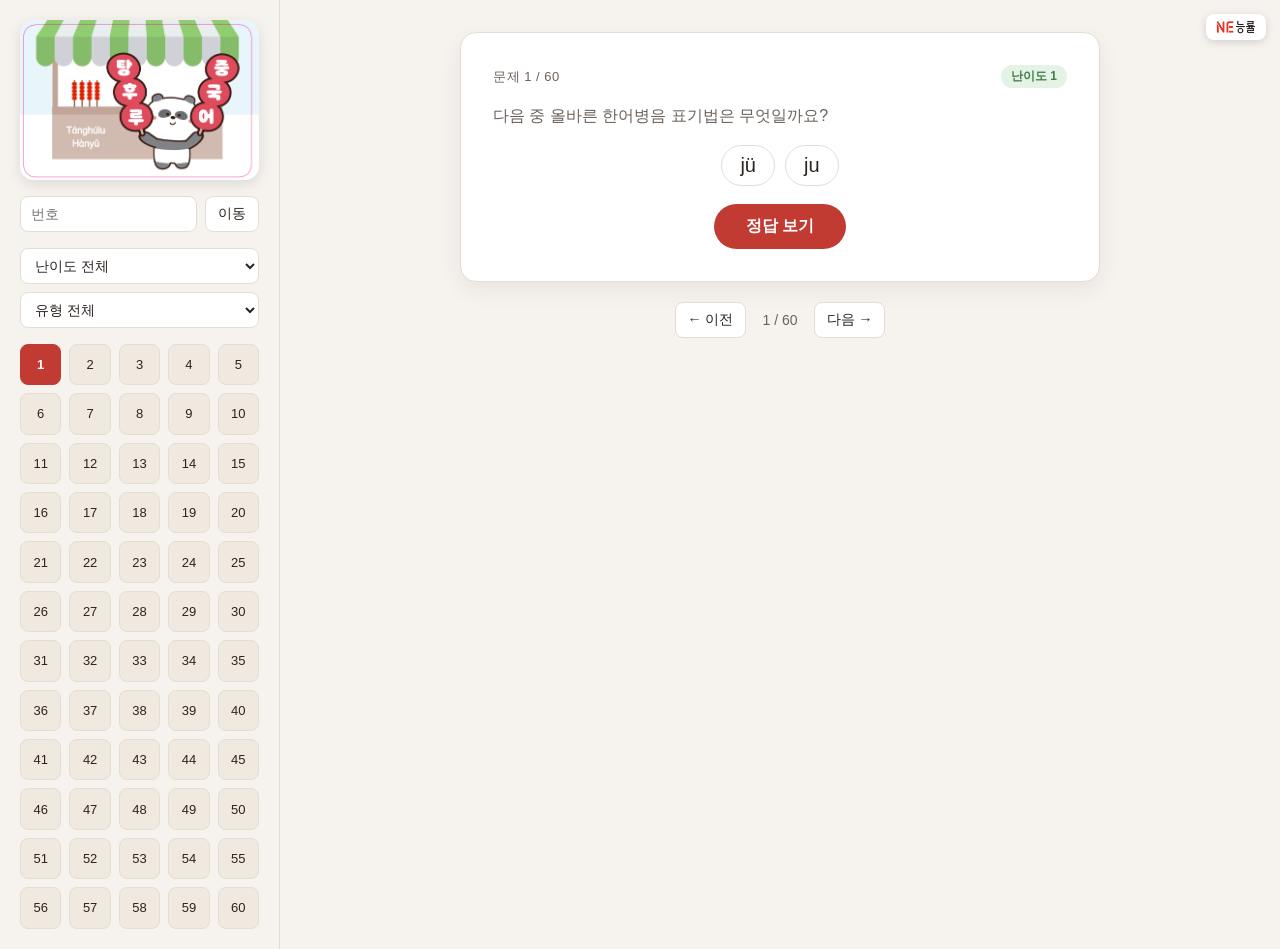
==== index.html @ dd728af1 "Initial commit: 탕후루 중국어 정답 확인 웹앱" ====
<!DOCTYPE html>
<html lang="ko">
<head>
<meta charset="UTF-8">
<meta name="viewport" content="width=device-width, initial-scale=1.0">
<title>탕후루 중국어 - 정답 확인</title>
<link rel="icon" type="image/png" href="mascot.png">
<link rel="manifest" href="manifest.json">
<link rel="stylesheet" href="style.css">
</head>
<body>
<img src="logo.png" alt="NE능률" class="brand-logo">
<div class="app">
  <aside class="sidebar">
    <div class="banner">
      <img src="banner.png" alt="탕후루 중국어">
    </div>

    <div class="jump">
      <input type="number" id="jumpInput" min="1" max="60" placeholder="번호">
      <button id="jumpBtn">이동</button>
    </div>

    <div class="filters" id="filters">
      <select id="diffFilter">
        <option value="all">난이도 전체</option>
        <option value="1">난이도 1</option>
        <option value="2">난이도 2</option>
        <option value="3">난이도 3</option>
      </select>
      <select id="typeFilter">
        <option value="all">유형 전체</option>
        <option value="pinyin">한어병음</option>
        <option value="picture">그림</option>
        <option value="word">단어</option>
        <option value="blank">빈칸</option>
      </select>
    </div>

    <div class="grid" id="grid"></div>
  </aside>

  <main class="main">
    <div class="card" id="card"></div>

    <div class="nav">
      <button id="prevBtn">← 이전</button>
      <span id="posLabel"></span>
      <button id="nextBtn">다음 →</button>
    </div>
  </main>
</div>

<script src="data.js"></script>
<script src="app.js"></script>
<script>
  if ("serviceWorker" in navigator) {
    window.addEventListener("load", () => {
      navigator.serviceWorker.register("service-worker.js");
    });
  }
</script>
</body>
</html>
---- style.css ----
:root {
  --bg: #f6f3ee;
  --panel: #ffffff;
  --ink: #2b2420;
  --ink-soft: #6b615a;
  --line: #e4ddd2;
  --red: #c23b32;
  --red-soft: #f6e3e0;
  --gold: #c9992c;
  --green: #3f7d4a;
  --green-soft: #e5f2e6;
  --grid-btn: #efe9df;
}

@media (prefers-color-scheme: dark) {
  :root {
    --bg: #1c1917;
    --panel: #262220;
    --ink: #f1ece4;
    --ink-soft: #b3a99e;
    --line: #3a352f;
    --red: #e2685f;
    --red-soft: #3a2521;
    --gold: #dcb256;
    --green: #6fbf7a;
    --green-soft: #1f2f22;
    --grid-btn: #2f2a26;
  }
}

* { box-sizing: border-box; }

body {
  margin: 0;
  font-family: "Segoe UI", "Malgun Gothic", sans-serif;
  background: var(--bg);
  color: var(--ink);
}

.brand-logo {
  position: fixed;
  top: 14px;
  right: 14px;
  height: 26px;
  width: auto;
  padding: 6px 10px;
  background: #ffffff;
  border-radius: 8px;
  box-shadow: 0 2px 8px rgba(0, 0, 0, 0.15);
  z-index: 50;
  pointer-events: none;
}

.app {
  display: grid;
  grid-template-columns: 280px 1fr;
  min-height: 100vh;
}

.sidebar {
  border-right: 1px solid var(--line);
  padding: 20px;
  display: flex;
  flex-direction: column;
  gap: 16px;
  overflow-y: auto;
}

.banner {
  border-radius: 14px;
  overflow: hidden;
  box-shadow: 0 4px 14px rgba(0, 0, 0, 0.1);
}

.banner img {
  display: block;
  width: 100%;
}

.jump {
  display: flex;
  gap: 8px;
}

.jump input {
  width: 0;
  flex: 1;
  padding: 8px 10px;
  border: 1px solid var(--line);
  border-radius: 8px;
  background: var(--panel);
  color: var(--ink);
  font-size: 14px;
}

.jump button, .nav button {
  border: 1px solid var(--line);
  background: var(--panel);
  color: var(--ink);
  border-radius: 8px;
  padding: 8px 12px;
  cursor: pointer;
  font-size: 14px;
}

.jump button:hover, .nav button:hover {
  border-color: var(--gold);
}

.filters {
  display: flex;
  flex-direction: column;
  gap: 8px;
}

.filters select {
  width: 100%;
  border: 1px solid var(--line);
  background: var(--panel);
  color: var(--ink);
  border-radius: 8px;
  padding: 8px 10px;
  font-size: 14px;
  cursor: pointer;
}

.filters select:hover {
  border-color: var(--gold);
}

.grid {
  display: grid;
  grid-template-columns: repeat(5, 1fr);
  gap: 8px;
}

.grid button {
  aspect-ratio: 1;
  border: 1px solid var(--line);
  background: var(--grid-btn);
  color: var(--ink);
  border-radius: 8px;
  font-size: 13px;
  cursor: pointer;
}

.grid button:hover {
  border-color: var(--gold);
}

.grid button.current {
  background: var(--red);
  border-color: var(--red);
  color: #fff;
  font-weight: 700;
}

.main {
  padding: 32px;
  display: flex;
  flex-direction: column;
  align-items: center;
  gap: 20px;
}

.card {
  width: 100%;
  max-width: 640px;
  background: var(--panel);
  border: 1px solid var(--line);
  border-radius: 16px;
  padding: 32px;
  box-shadow: 0 8px 24px rgba(0,0,0,0.06);
  display: flex;
  flex-direction: column;
  gap: 18px;
}

.card-head {
  display: flex;
  justify-content: space-between;
  align-items: center;
}

.card-num {
  font-size: 13px;
  color: var(--ink-soft);
  letter-spacing: 0.04em;
}

.badge {
  display: inline-block;
  padding: 3px 10px;
  border-radius: 999px;
  font-size: 12px;
  font-weight: 600;
}
.badge.diff-1 { background: var(--green-soft); color: var(--green); }
.badge.diff-2 { background: #fdf1da; color: var(--gold); }
.badge.diff-3 { background: var(--red-soft); color: var(--red); }

.instruction {
  font-size: 16px;
  color: var(--ink-soft);
}

.prompt {
  font-size: 26px;
  font-weight: 600;
  text-align: center;
  padding: 24px 20px;
  background: var(--bg);
  border-radius: 12px;
  min-height: 60px;
  line-height: 1.5;
  word-break: keep-all;
}

.chips {
  display: flex;
  gap: 10px;
  flex-wrap: wrap;
  justify-content: center;
}

.chip {
  padding: 8px 18px;
  border-radius: 999px;
  border: 1px solid var(--line);
  background: var(--panel);
  font-size: 20px;
}

.chip.correct {
  background: var(--green-soft);
  border-color: var(--green);
  color: var(--green);
  font-weight: 700;
}

.blank-o {
  color: var(--red);
  font-weight: 800;
}

.pic-box {
  width: 100%;
  height: 220px;
  border-radius: 12px;
  overflow: hidden;
  display: flex;
  align-items: center;
  justify-content: center;
  background: var(--grid-btn);
  border: 1px dashed var(--line);
}

.pic-box img {
  width: 100%;
  height: 100%;
  object-fit: contain;
}

.pic-placeholder {
  text-align: center;
  color: var(--ink-soft);
  font-size: 14px;
  line-height: 1.6;
}

.pic-placeholder .icon {
  font-size: 36px;
  display: block;
  margin-bottom: 8px;
}

.reveal-btn {
  align-self: center;
  background: var(--red);
  color: #fff;
  border: none;
  padding: 12px 32px;
  border-radius: 999px;
  font-size: 16px;
  font-weight: 600;
  cursor: pointer;
}

.reveal-btn:hover { opacity: 0.9; }

.answer {
  border-top: 1px solid var(--line);
  padding-top: 18px;
  display: flex;
  flex-direction: column;
  gap: 14px;
  align-items: center;
}

.answer-pinyin {
  font-size: 34px;
  font-weight: 800;
  color: var(--green);
}

.answer-audio {
  display: flex;
  align-items: center;
  gap: 10px;
}

.filled {
  font-size: 18px;
  color: var(--ink-soft);
  text-align: center;
}

.translation {
  font-size: 15px;
  color: var(--ink-soft);
  text-align: center;
  opacity: 0.85;
}

.speak-btn {
  border: 1px solid var(--green);
  background: var(--green-soft);
  color: var(--green);
  border-radius: 999px;
  padding: 6px 16px;
  font-size: 13px;
  cursor: pointer;
}

.speak-btn:hover {
  opacity: 0.85;
}

.answer-speak-btn {
  padding: 10px 24px;
  font-size: 15px;
  font-weight: 600;
}

.explanation {
  font-size: 20px;
  color: var(--ink-soft);
  text-align: center;
  background: var(--bg);
  border-radius: 10px;
  padding: 14px 18px;
  line-height: 1.6;
}

.note {
  font-size: 12px;
  color: var(--gold);
}

.nav {
  display: flex;
  align-items: center;
  gap: 16px;
}

.nav span {
  font-size: 14px;
  color: var(--ink-soft);
}

@media (max-width: 720px) {
  .app { grid-template-columns: 1fr; }
  .sidebar { border-right: none; border-bottom: 1px solid var(--line); padding-top: 44px; }
  .brand-logo { height: 18px; padding: 4px 7px; top: 8px; right: 8px; }

  .filters { flex-direction: row; }
  .filters select { width: auto; flex: 1; min-width: 0; }

  .grid {
    grid-template-columns: repeat(8, 1fr);
    max-height: calc(31.25vw - 14px);
    overflow-y: auto;
    align-content: start;
  }
}
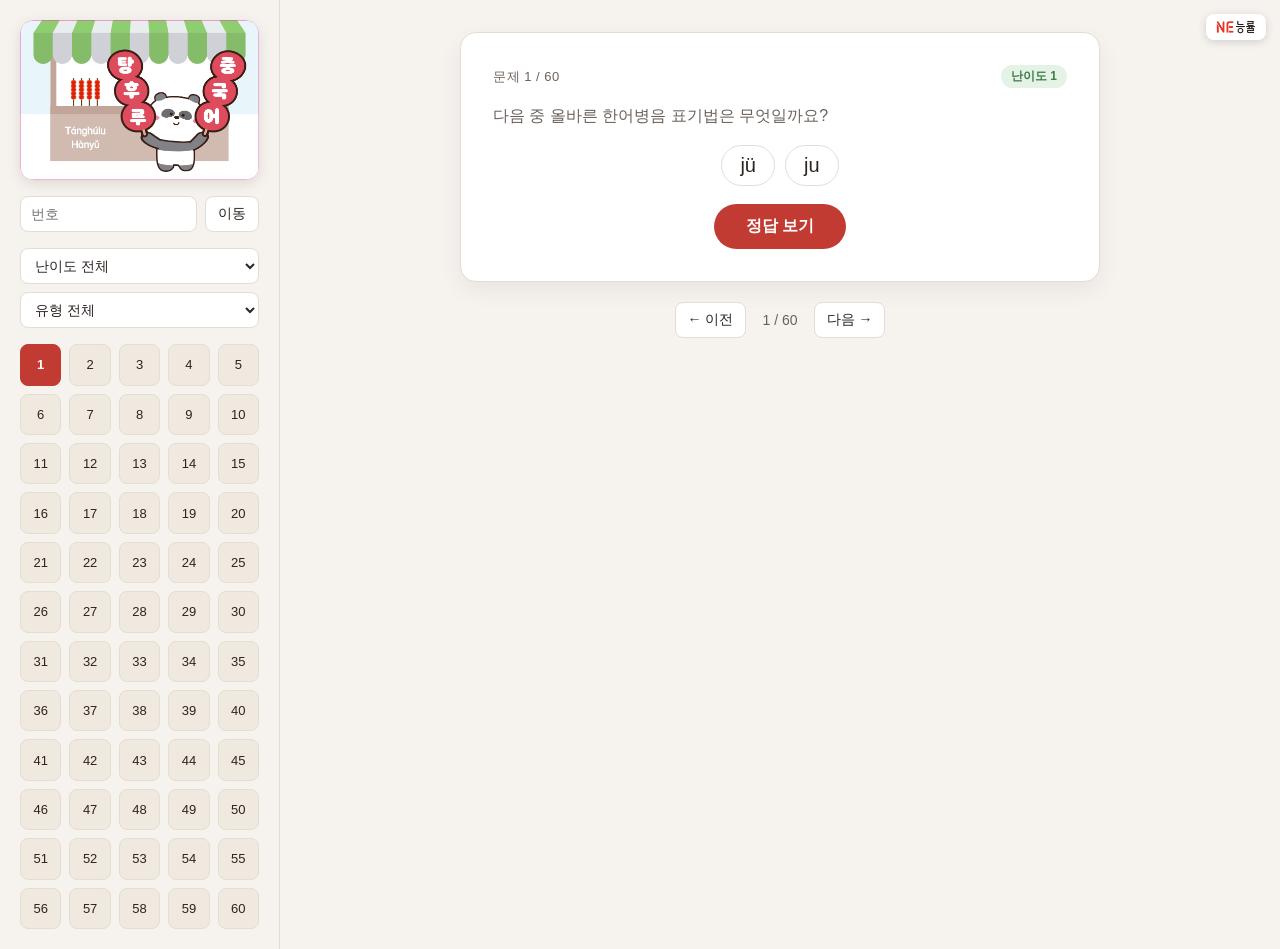
==== commit d6ad8173: "서비스 워커 업데이트 시 자동 새로고침 추가" ====
--- a/index.html
+++ b/index.html
@@ -58,6 +58,12 @@
     window.addEventListener("load", () => {
       navigator.serviceWorker.register("service-worker.js");
     });
+    let refreshedOnce = false;
+    navigator.serviceWorker.addEventListener("controllerchange", () => {
+      if (refreshedOnce) return;
+      refreshedOnce = true;
+      window.location.reload();
+    });
   }
 </script>
 </body>
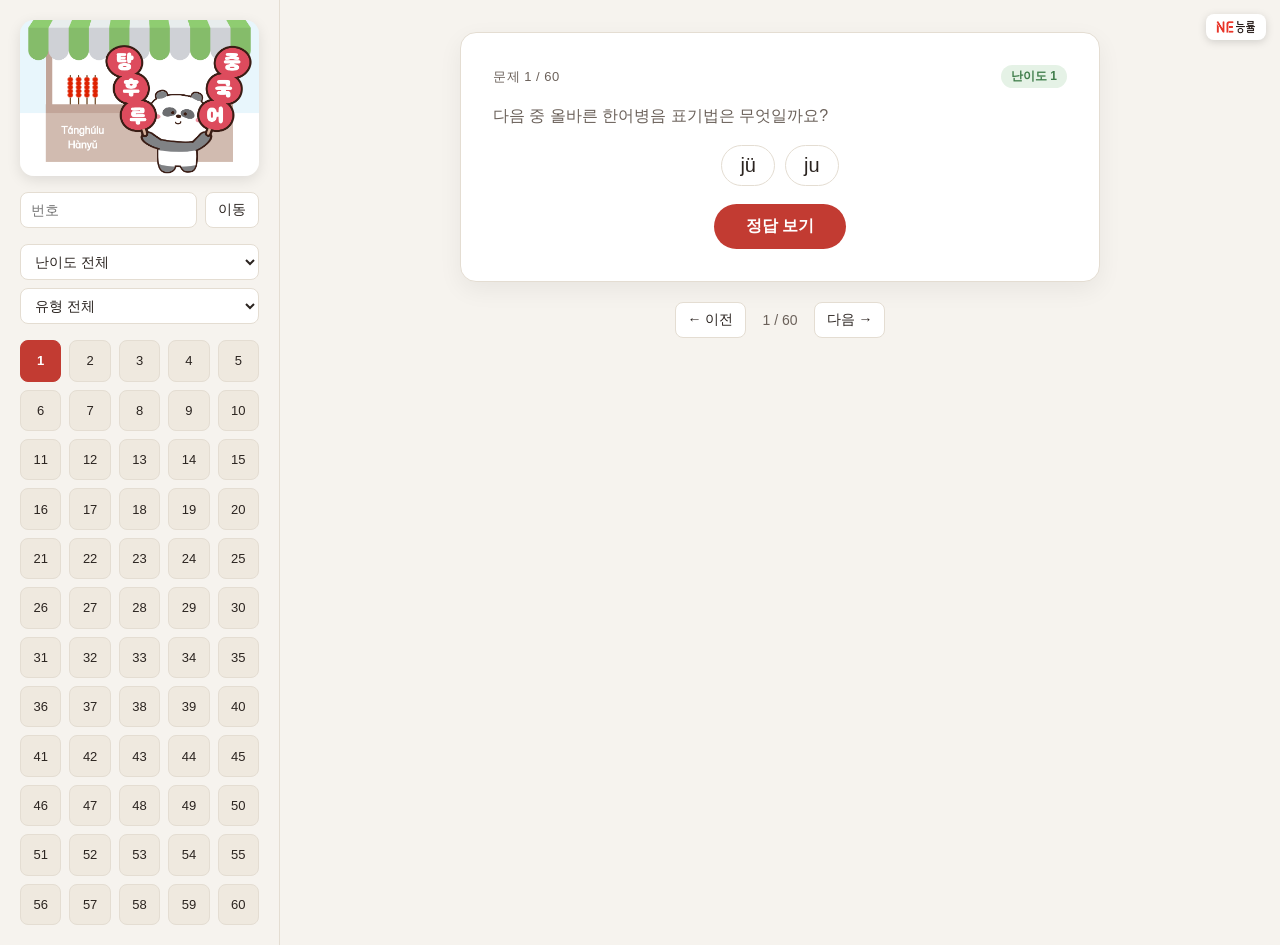
==== commit 1ec8d424: "홈페이지 구성 이미지를 '이미지 소스' 폴더로 정리" ====
--- a/index.html
+++ b/index.html
@@ -4,16 +4,16 @@
 <meta charset="UTF-8">
 <meta name="viewport" content="width=device-width, initial-scale=1.0">
 <title>탕후루 중국어 - 정답 확인</title>
-<link rel="icon" type="image/png" href="mascot.png">
+<link rel="icon" type="image/png" href="이미지 소스/mascot.png">
 <link rel="manifest" href="manifest.json">
 <link rel="stylesheet" href="style.css">
 </head>
 <body>
-<img src="logo.png" alt="NE능률" class="brand-logo">
+<img src="이미지 소스/logo.png" alt="NE능률" class="brand-logo">
 <div class="app">
   <aside class="sidebar">
     <div class="banner">
-      <img src="banner.png" alt="탕후루 중국어">
+      <img src="이미지 소스/banner.png" alt="탕후루 중국어">
     </div>
 
     <div class="jump">
